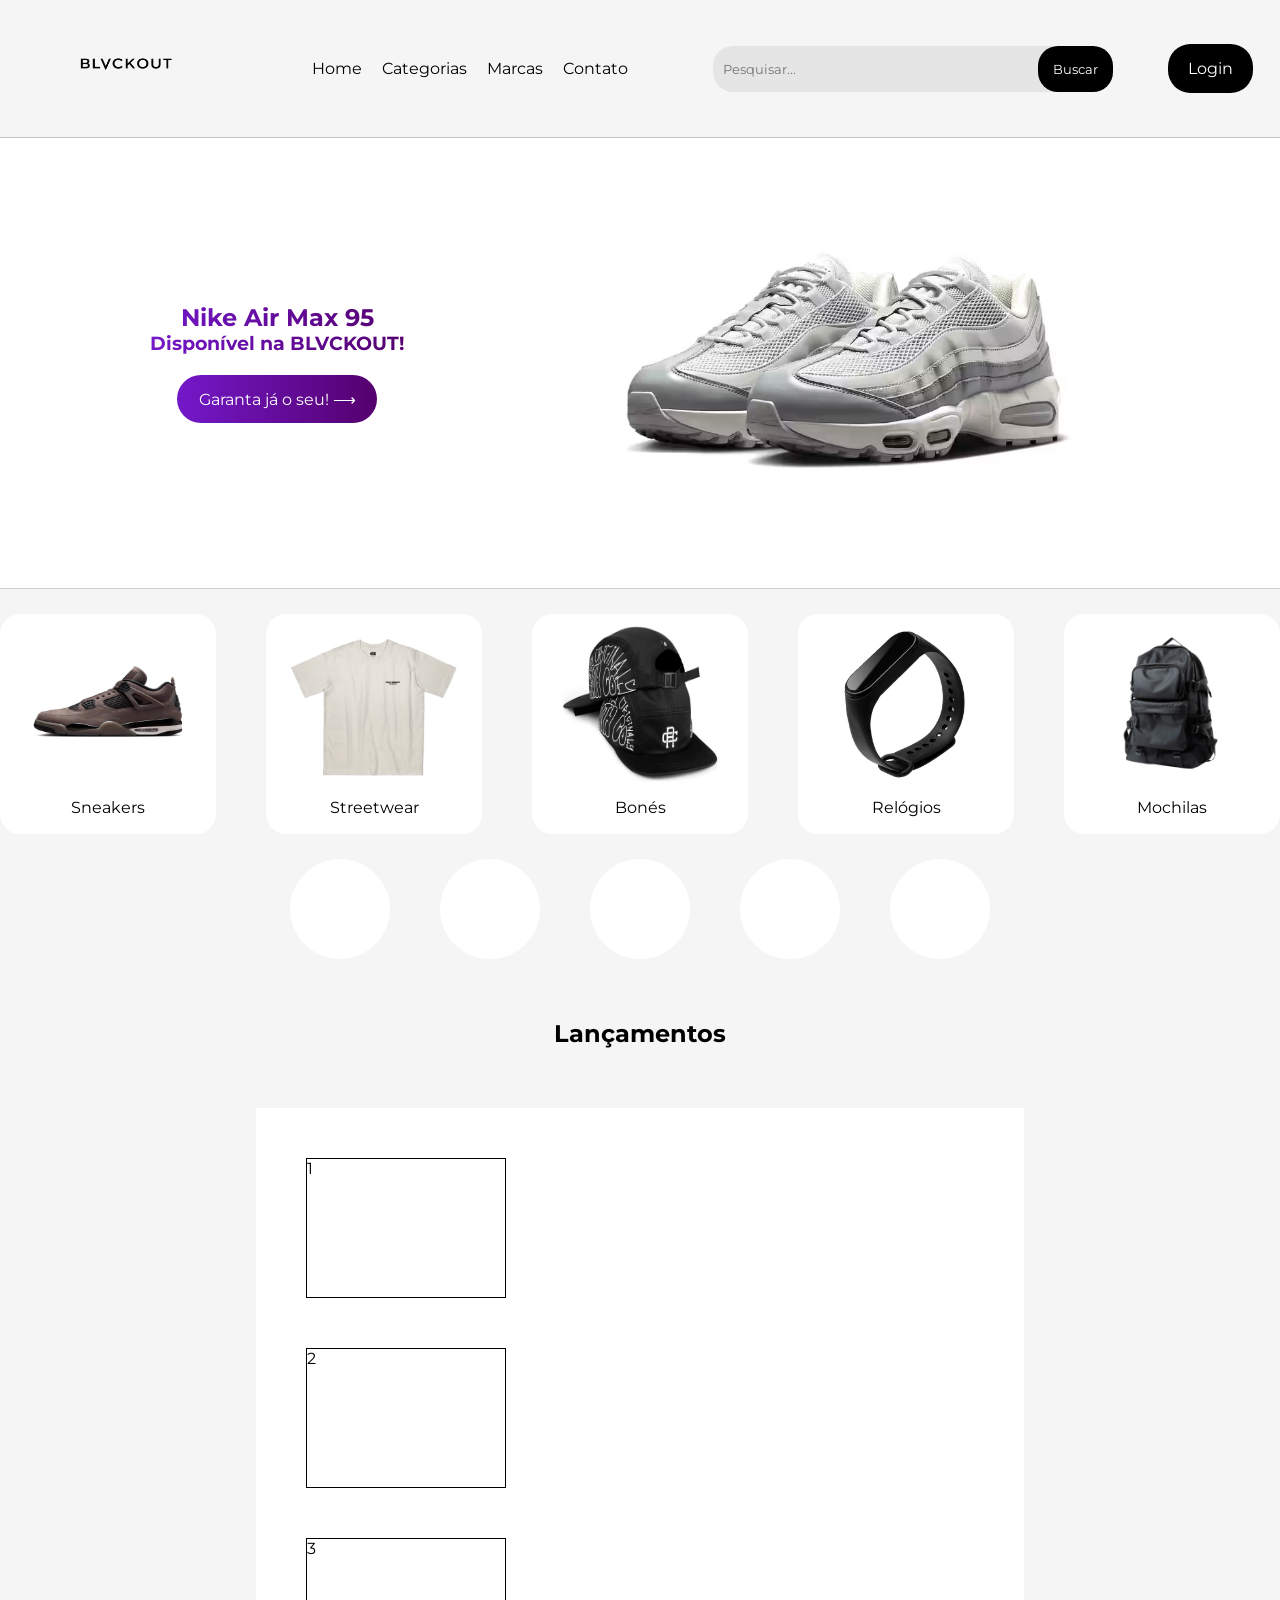
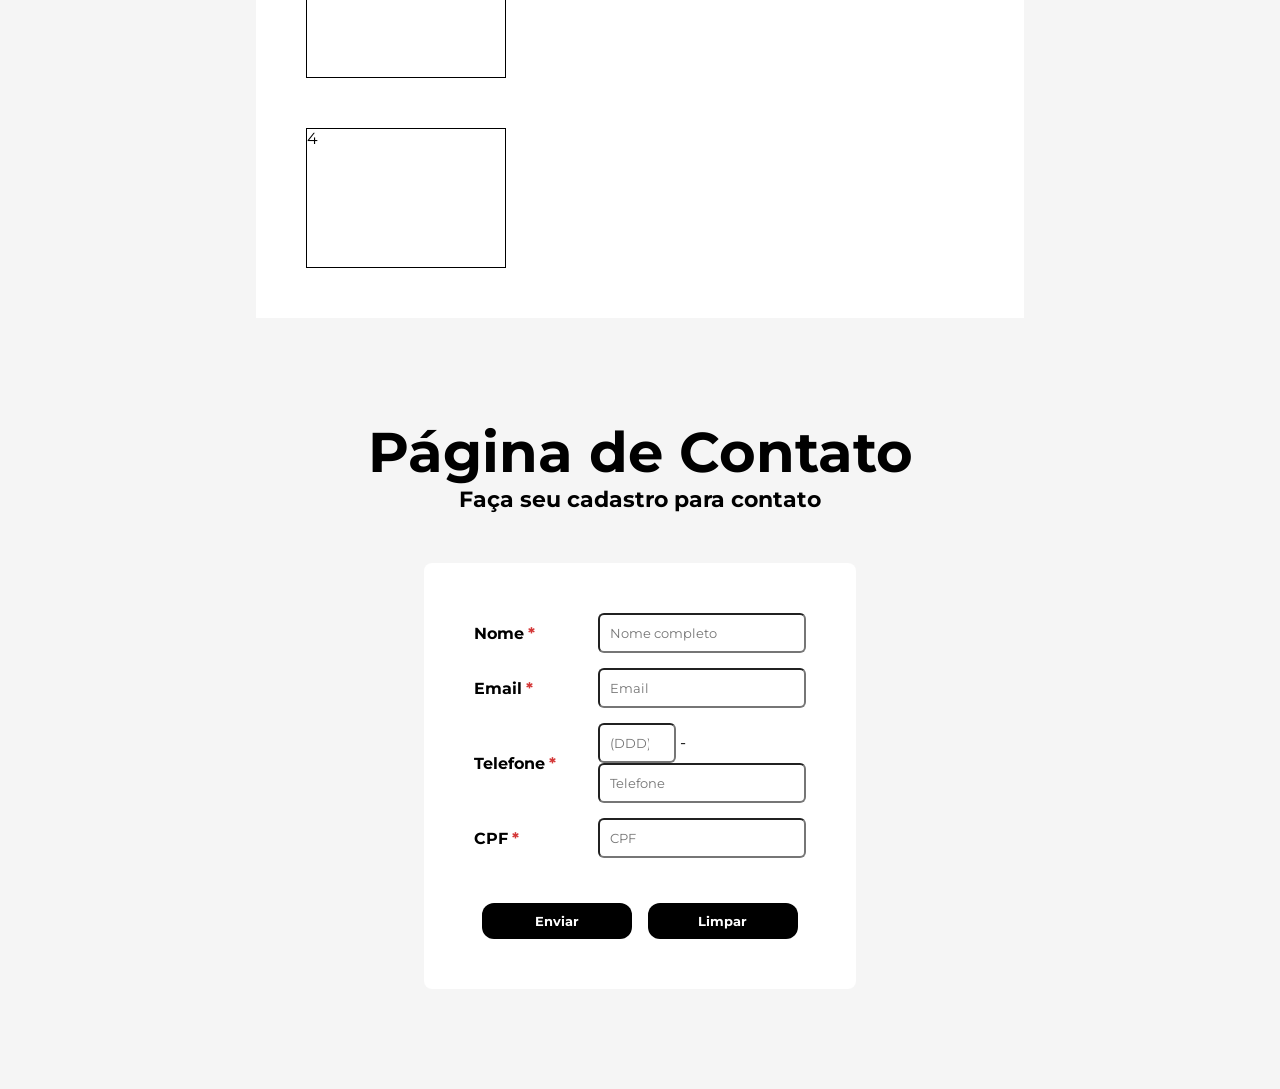
==== index.html @ a92925af "Adição de Site" ====
<!doctype html>
<html lang="en">
  <head>
    <meta charset="UTF-8" />
    <meta name="viewport" content="width=device-width, initial-scale=1.0" />
    <link rel="stylesheet" href="CSS/style.css" />
    <title>Document</title>
  </head>
  <body>
    <header>
      <div class="menu-top">
        <div class="header-logo">
          <a href="index.html">
            <img src="Imagens/BLVCKOUT.png" alt="BLVCKOUT" class="logo" />
          </a>
        </div>

        <nav class="menu">
          <ul class="options">
            <li><a href="index.html">Home</a></li>
            <li><a href="#">Categorias</a></li>
            <li><a href="#">Marcas</a></li>
            <li><a href="#">Contato</a></li>
          </ul>
        </nav>

        <form action="/buscar" method="get" class="search-box">
          <input type="text" name="q" placeholder="Pesquisar..." />
          <button type="submit">Buscar</button>
        </form>

        <div class="login-btn">Login</div>
      </div>

      <section class="header-section">
        <div class="header-txt">
          <div class="header-txt-disclaimer">
            <h1>Nike Air Max 95</h1>
            <h3>Disponível na BLVCKOUT!</h3>
          </div>
          <div class="header-btn">
            <a href="#">Garanta já o seu! ⟶</a>
          </div>
        </div>
        <div class="header-img"></div>
      </section>
    </header>

    <section class="itens-section">
      <div class="card-itens">
        <img src="Imagens/tenis2.webp" alt="Sneaker" />Sneakers
      </div>
      <div class="card-itens">
        <img src="Imagens/camisa1.webp" alt="Streetwear" />Streetwear
      </div>
      <div class="card-itens">
        <img src="Imagens/bone1.webp" alt="Bonés" />Bonés
      </div>
      <div class="card-itens">
        <img src="Imagens/relogio1.jpg" alt="Relógios" />Relógios
      </div>
      <div class="card-itens">
        <img src="Imagens/mochila1.webp" alt="Mochilas" />Mochilas
      </div>
    </section>

    <section class="brand-section">
      <div class="card-brand">
        <img src="" alt="" />
      </div>
      <div class="card-brand">
        <img src="" alt="" />
      </div>
      <div class="card-brand">
        <img src="" alt="" />
      </div>
      <div class="card-brand">
        <img src="" alt="" />
      </div>
      <div class="card-brand">
        <img src="" alt="" />
      </div>
    </section>

    <section class="prod-section">
      <h1>Lançamentos</h1>
      <div class="card-prod">
        <div class="prods">1</div>
        <div class="prods">2</div>
        <div class="prods">3</div>
        <div class="prods">4</div>
      </div>
    </section>

    <section class="contato" id="contato">
      <div class="texto-centro">
        <h3>Página de Contato</h3>
        <h4>Faça seu cadastro para contato</h4>
      </div>

      <form method="post" enctype="multipart/form-data">
        <section class="card">
          <section class="campo">
            <label
              >Nome
              <p>*</p></label
            >
            <input type="text" placeholder="Nome completo" />
          </section>

          <section class="campo">
            <label
              >Email
              <p>*</p></label
            >
            <input type="email" placeholder="Email" />
          </section>

          <section class="campo">
            <label
              >Telefone
              <p>*</p></label
            >
            <span class="fone"
              ><input type="number" placeholder="(DDD)" class="ddd" /> -
              <input type="number" placeholder="Telefone" class="fone"
            /></span>
          </section>

          <section class="campo cpf">
            <label
              >CPF
              <p>*</p></label
            >
            <input type="number" placeholder="CPF" />
          </section>
          <div class="apertar">
            <button
              type="submit"
              onclick="alert('Currículo enviado com sucesso!!')"
              class="button"
            >
              Enviar
            </button>
            <button
              type="reset"
              onclick="alert('Formulário limpo com sucesso!!')"
              class="button"
            >
              Limpar
            </button>
          </div>
        </section>
      </form>
    </section>

    <footer></footer>
  </body>
</html>
---- CSS/style.css ----
@import url("https://fonts.googleapis.com/css2?family=Montserrat:ital,wght@0,100..900;1,100..900&display=swap");

* {
  margin: 0;
  padding: 0;
  box-sizing: border-box;
  font-family: "Montserrat", sherif-sans;
}

.menu-top {
  display: flex;
  justify-content: space-around;
  align-items: center;
  background-color: #0000000a;
  border-bottom: 1px solid #00000033;
}

.logo {
  width: 200px;
}

.options {
  display: flex;
  list-style: none;
  gap: 20px;
  padding: 30px;
}

.options a {
  text-decoration: none;
  color: #000;
}

.options li:hover {
  transition: 0.2s ease-in-out;
  transform: scale(1.05);
}

.search-box {
  display: flex;
  background-color: #00000011;
  border-radius: 20px;
  width: 400px;
}

.search-box input {
  background-color: transparent;
  border: none;
  padding: 10px;
  width: 100%;
  border-radius: 10px;
  outline: none;
}

.search-box button {
  background-color: #000000;
  color: white;
  border: none;
  padding: 15px 15px;
  border-radius: 20px;
  cursor: pointer;
}

.search-box button:hover {
  transition: 0.2s ease-in-out;
  background-color: #2e003b;
}

.search-box:hover {
  transition: 0.2s ease-in-out;
  transform: scale(1.05);
}

.login-btn {
  background-color: #000;
  color: #fff;
  padding: 15px 20px;
  border-radius: 22.5px;
  
}

.login-btn:hover {
  transition: 0.2s ease-in-out;
  border: 1px solid #00000031;
  box-shadow: 0 0 5px #000;
  transform: scale(1.05);
}

.header-section {
  display: flex;
  justify-content: space-evenly;
  border-bottom: 1px solid #00000033;
}

.header-img {
  height: 50vh;
  width: 45%;
  background-image: url(../Imagens/tenis1.jpeg);
  background-position: center;
  background-size: contain;
}

.header-txt {
  display: flex;
  flex-direction: column;
  justify-content: center;
  align-items: center;
  text-align: center;
  gap: 10px;
}

.header-txt-disclaimer {
  background-image: linear-gradient(to right, #7318c9, #55006e);
  background-clip: text;
  -webkit-text-fill-color: transparent;
}

.header-btn {
  display: flex;
  justify-content: center;
  align-items: center;
  background-color: #000;
  color: #fff;
  height: 3em;
  width: 12.5em;
  border-radius: 24px;
  margin-top: 10px;
  background-image: linear-gradient(to right, #7318c9, #55006e);
}

.header-btn:hover {
  transition: 0.2s linear;
  transform: scale(1.05);
  box-shadow: 0 0 15px #4e006194;
}

.header-btn a {
  text-decoration: none;
  color: #fff;
}

.itens-section {
  display: flex;
  justify-content: center;
  gap: 50px;
  background: #0000000a;
}

.card-itens {
  background: #ffffff;
  height: 220px;
  width: 220px;
  margin-top: 25px;
  border-radius: 20px;
  text-align: center;
}

.card-itens:hover {
  transition: 0.3s ease-in-out;
  box-shadow: 0 0 15px #0000003a;
  transform: scale(1.05);
}

.card-itens img {
  height: 180px;
  width: 180px;
  padding: 5px;
}

.brand-section {
  display: flex;
  justify-content: center;
  gap: 50px;
  background: #0000000a;
}

.card-brand {
  background: #ffffff;
  height: 100px;
  width: 100px;
  margin-top: 25px;
  border-radius: 50%;
  text-align: center;
}

.prod-section {
  background: #0000000a;
}

.prod-section h1 {
  padding: 60px;
  text-align: center;
}

.card-prod {
  padding: 50px;
  height: 90vh;
  margin-left: 20%;
  width: 60%;
  background: #ffffff;
  display: flex;
  flex-direction: column;
  row-gap: 50px;
}

.prods {
  height: 200px;
  width: 200px;
  border: 1px solid #000;
}

.contato {
  background: #0000000a;
  padding: 100px;
}

.texto-centro {
  color: #000000;
  text-align: center;
  font-size: 48px;
  margin-bottom: 50px;
}

.texto-centro h4 {
  font-size: 22px;
}

.card {
  display: flex;
  flex-direction: column;
  justify-content: center;
  max-width: 40%;
  padding: 50px;
  border-radius: 8px;
  color: #000000;
  background-color: rgba(255, 255, 255, 0.966);
  box-shadow: 0 0 15px rgba(255, 0, 0, 0);
  margin-left: 30%;
}

.campo {
  display: flex;
  align-items: center;
  margin-bottom: 15px;
}

.cpf {
  margin-bottom: 45px;
}

.campo label {
  width: 180px;
  color: rgb(0, 0, 0);
  font-weight: bold;
  display: flex;
}

.campo input {
  flex: 1;
  padding: 10px;
  border-radius: 6px;
}

.ddd {
  width: 78px;
}

label p {
  margin-left: 4px;
  color: #d43737;
}

.letra {
  width: 180px;
  color: white;
  font-weight: bold;
}

.apertar {
  display: flex;
  justify-content: space-around;
}

.button {
  display: flex;
  justify-content: center;
  padding: 10px;
  background-color: #000000;
  width: 45%;
  border: none;
  border-radius: 12px;
  color: #fff;
  font-weight: bold;
  cursor: pointer;
  text-align: center;
}

.button:hover {
  transform: scale(1.05);
  transition: 0.3s ease-in-out;
}
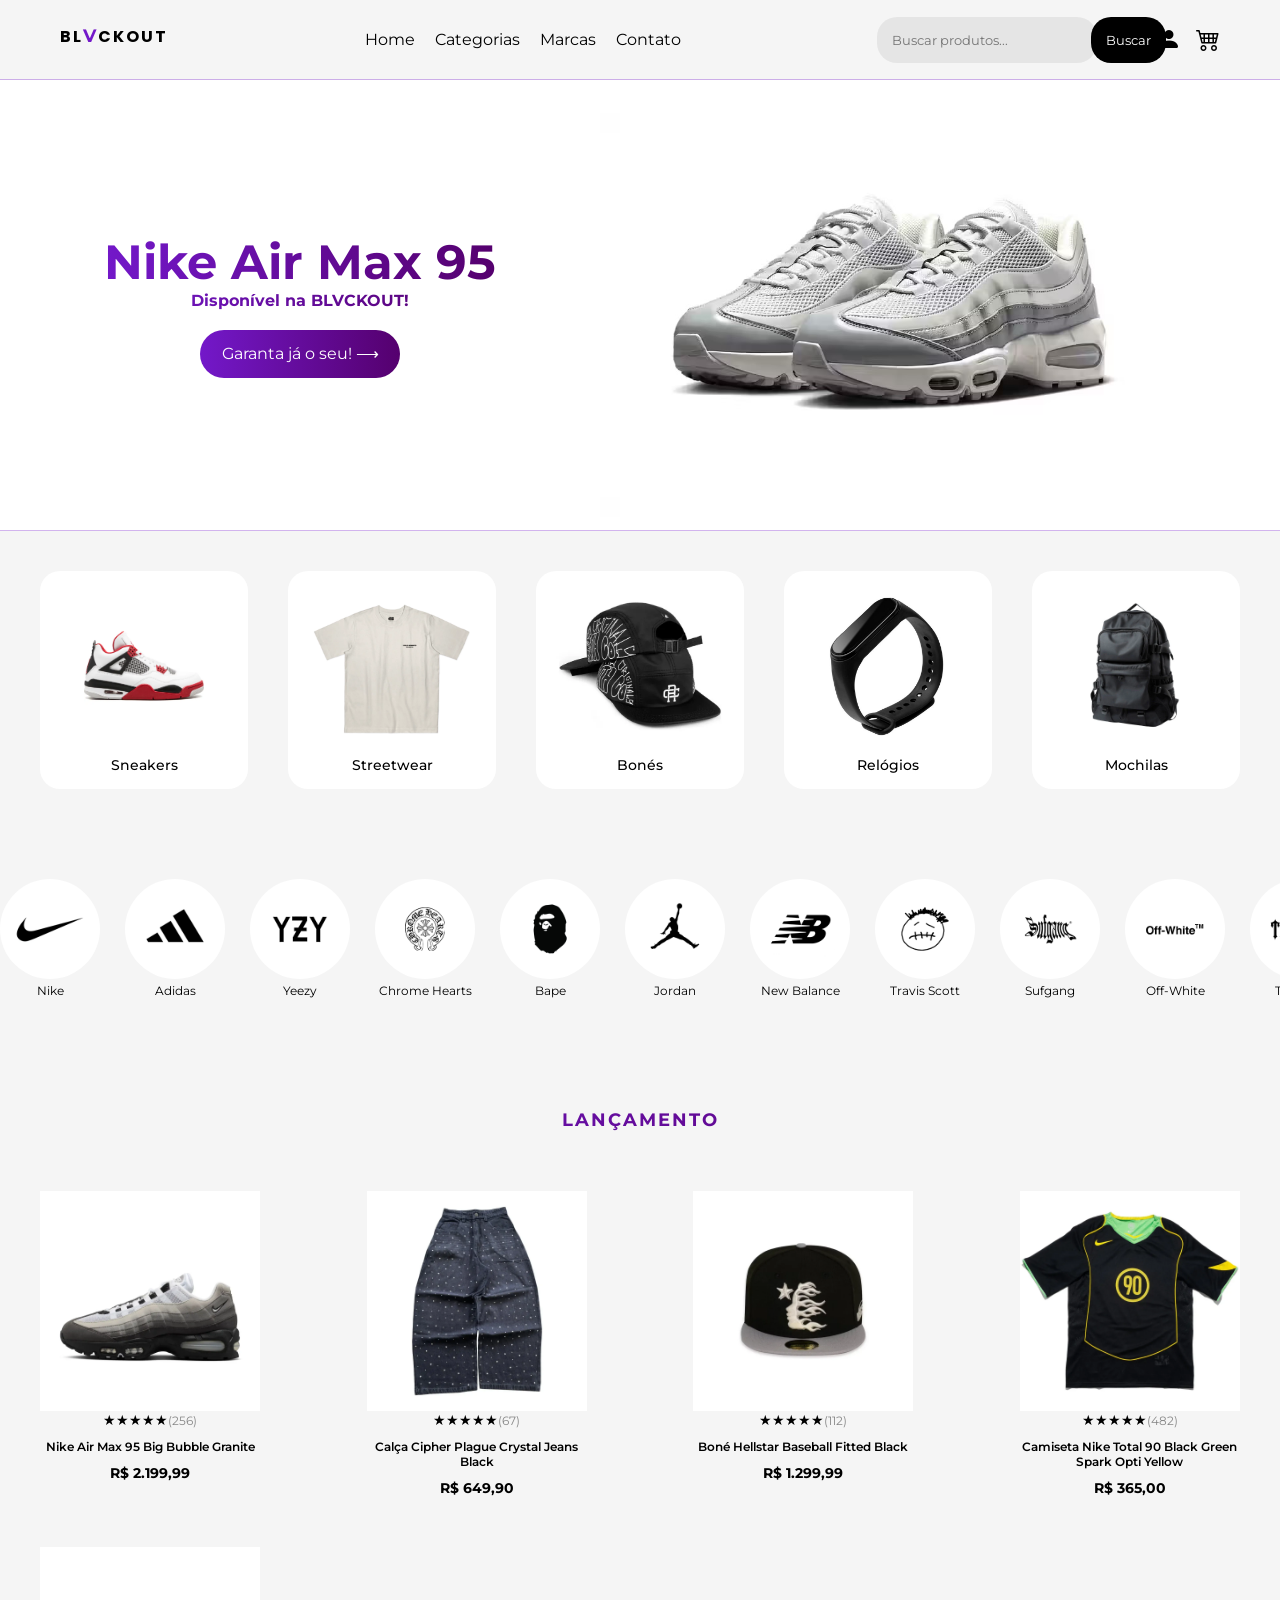
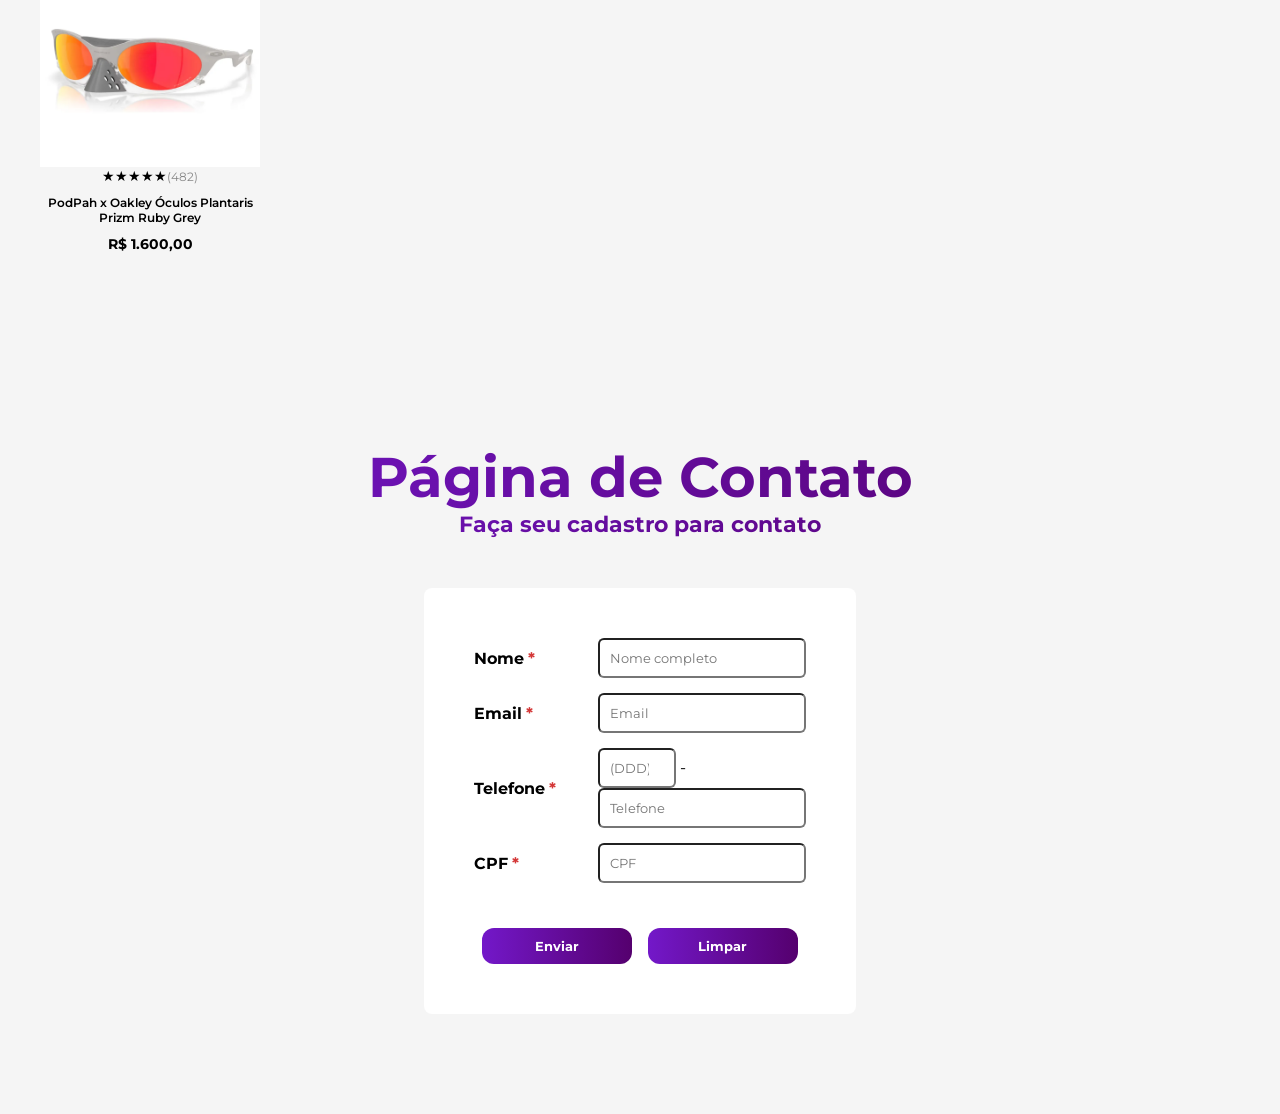
==== commit 37a033e7: "Completando site" ====
--- a/index.html
+++ b/index.html
@@ -4,32 +4,34 @@
     <meta charset="UTF-8" />
     <meta name="viewport" content="width=device-width, initial-scale=1.0" />
     <link rel="stylesheet" href="CSS/style.css" />
-    <title>Document</title>
+    <link
+      rel="stylesheet"
+      href="https://cdn.jsdelivr.net/npm/bootstrap-icons@1.11.3/font/bootstrap-icons.min.css"
+    />
+    <title>BLVCKOUT</title>
   </head>
   <body>
     <header>
       <div class="menu-top">
-        <div class="header-logo">
-          <a href="index.html">
-            <img src="Imagens/BLVCKOUT.png" alt="BLVCKOUT" class="logo" />
-          </a>
-        </div>
+        <div class="header-logo">BL<span>V</span>CKOUT</div>
 
         <nav class="menu">
           <ul class="options">
             <li><a href="index.html">Home</a></li>
             <li><a href="#">Categorias</a></li>
-            <li><a href="#">Marcas</a></li>
+            <li><a href="#carrossel">Marcas</a></li>
             <li><a href="#">Contato</a></li>
           </ul>
         </nav>
 
-        <form action="/buscar" method="get" class="search-box">
-          <input type="text" name="q" placeholder="Pesquisar..." />
-          <button type="submit">Buscar</button>
-        </form>
-
-        <div class="login-btn">Login</div>
+        <div class="actions">
+          <form action="/buscar" method="get" class="search-box">
+            <input type="text" name="q" placeholder="Buscar produtos..." />
+            <button type="submit">Buscar</button>
+          </form>
+          <span class="icon"><i class="bi bi-person-fill"></i></span>
+          <span class="icon"><i class="bi bi-cart4"></i></span>
+        </div>
       </div>
 
       <section class="header-section">
@@ -48,47 +50,197 @@
 
     <section class="itens-section">
       <div class="card-itens">
-        <img src="Imagens/tenis2.webp" alt="Sneaker" />Sneakers
-      </div>
-      <div class="card-itens">
-        <img src="Imagens/camisa1.webp" alt="Streetwear" />Streetwear
-      </div>
-      <div class="card-itens">
-        <img src="Imagens/bone1.webp" alt="Bonés" />Bonés
-      </div>
-      <div class="card-itens">
-        <img src="Imagens/relogio1.jpg" alt="Relógios" />Relógios
-      </div>
-      <div class="card-itens">
-        <img src="Imagens/mochila1.webp" alt="Mochilas" />Mochilas
+        <div class="img-box">
+          <img src="Imagens/tenis2.webp" alt="Sneaker" class="img-default" />
+          <img src="Imagens/tenis3.webp" alt="Sneaker" class="img-hover" />
+        </div>
+        <p>Sneakers</p>
+      </div>
+
+      <div class="card-itens">
+        <div class="img-box">
+          <img
+            src="Imagens/camisa1.webp"
+            alt="Streetwear"
+            class="img-default"
+          />
+          <img src="Imagens/camisa2.webp" alt="Streetwear" class="img-hover" />
+        </div>
+        <p>Streetwear</p>
+      </div>
+
+      <div class="card-itens">
+        <div class="img-box">
+          <img src="Imagens/bone1.webp" alt="Bonés" class="img-default" />
+          <img src="Imagens/bone2.jfif" alt="Bonés" class="img-hover" />
+        </div>
+        <p>Bonés</p>
+      </div>
+
+      <div class="card-itens">
+        <div class="img-box">
+          <img src="Imagens/relogio1.jpg" alt="Relógios" class="img-default" />
+          <img src="Imagens/relogio2.webp" alt="Relógios" class="img-hover" />
+        </div>
+        <p>Relógios</p>
+      </div>
+
+      <div class="card-itens">
+        <div class="img-box">
+          <img src="Imagens/mochila1.webp" alt="Mochilas" class="img-default" />
+          <img src="Imagens/mochila2.webp" alt="Mochilas" class="img-hover" />
+        </div>
+        <p>Mochilas</p>
       </div>
     </section>
 
     <section class="brand-section">
-      <div class="card-brand">
-        <img src="" alt="" />
-      </div>
-      <div class="card-brand">
-        <img src="" alt="" />
-      </div>
-      <div class="card-brand">
-        <img src="" alt="" />
-      </div>
-      <div class="card-brand">
-        <img src="" alt="" />
-      </div>
-      <div class="card-brand">
-        <img src="" alt="" />
+      <div class="brand-container" id="carrossel">
+        <div class="card-brand">
+          <img src="Imagens/Marcas/nike.webp" alt="Nike" />
+          <span>Nike</span>
+        </div>
+
+        <div class="card-brand">
+          <img src="Imagens/Marcas/adidas.webp" alt="Adidas" />
+          <span>Adidas</span>
+        </div>
+
+        <div class="card-brand">
+          <img src="Imagens/Marcas/yzy.webp" alt="Yeezy" />
+          <span>Yeezy</span>
+        </div>
+
+        <div class="card-brand">
+          <img src="Imagens/Marcas/chrome.webp" alt="Chrome Hearts" />
+          <span>Chrome Hearts</span>
+        </div>
+
+        <div class="card-brand">
+          <img src="Imagens/Marcas/bape.webp" alt="Bape" />
+          <span>Bape</span>
+        </div>
+
+        <div class="card-brand">
+          <img src="Imagens/Marcas/jordan.webp" alt="Jordan" />
+          <span>Jordan</span>
+        </div>
+
+        <div class="card-brand">
+          <img src="Imagens/Marcas/nb.webp" alt="New Balance" />
+          <span>New Balance</span>
+        </div>
+
+        <div class="card-brand">
+          <img src="Imagens/Marcas/tscott.webp" alt="Travis Scott" />
+          <span>Travis Scott</span>
+        </div>
+
+        <div class="card-brand">
+          <img src="Imagens/Marcas/sufgang.webp" alt="Sufgang" />
+          <span>Sufgang</span>
+        </div>
+
+        <div class="card-brand">
+          <img src="Imagens/Marcas/off_white.webp" alt="Off-White" />
+          <span>Off-White</span>
+        </div>
+
+        <div class="card-brand">
+          <img src="Imagens/Marcas/trapstar.webp" alt="Trapstar" />
+          <span>Trapstar</span>
+        </div>
+
+        <div class="card-brand">
+          <img src="Imagens/Marcas/lv.webp" alt="Louis Vuitton" />
+          <span>Louis Vuitton</span>
+        </div>
+
+        <div class="card-brand">
+          <img src="Imagens/Marcas/hellstar.webp" alt="Hellstar" />
+          <span>Hellstar</span>
+        </div>
+
+        <div class="card-brand">
+          <img src="Imagens/Marcas/timberland.webp" alt="Timberland" />
+          <span>Timberland</span>
+        </div>
+
+        <div class="card-brand">
+          <img src="Imagens/Marcas/piet.webp" alt="Piet" />
+          <span>Piet</span>
+        </div>
+
+        <div class="card-brand">
+          <img src="Imagens/Marcas/corteiz.webp" alt="Corteiz" />
+          <span>Corteiz</span>
+        </div>
+
+        <div class="card-brand">
+          <img src="Imagens/Marcas/Supreme.webp" alt="Supreme" />
+          <span>Supreme</span>
+        </div>
       </div>
     </section>
 
     <section class="prod-section">
-      <h1>Lançamentos</h1>
-      <div class="card-prod">
-        <div class="prods">1</div>
-        <div class="prods">2</div>
-        <div class="prods">3</div>
-        <div class="prods">4</div>
+      <h2>LANÇAMENTO</h2>
+
+      <div class="prod-container">
+        <div class="product-card">
+          <div class="img-box prod">
+            <img src="Imagens/prod1.webp" alt="" class="img-default"/>
+            <img src="Imagens/prod6.webp" alt="" class="img-hover"/>
+          </div>
+
+          <div class="stars">★★★★★<span>(256)</span></div>
+          <h3>Nike Air Max 95 Big Bubble Granite</h3>
+          <p class="price">R$ 2.199,99</p>
+        </div>
+
+        <div class="product-card">
+          <div class="img-box prod">
+            <img src="Imagens/prod2.webp" alt="" class="img-default"/>
+            <img src="Imagens/prod7.webp" alt="" class="img-hover"/>
+          </div>
+
+          <div class="stars">★★★★★<span>(67)</span></div>
+          <h3>Calça Cipher Plague Crystal Jeans Black</h3>
+          <p class="price">R$ 649,90</p>
+        </div>
+
+        <div class="product-card">
+          <div class="img-box prod">
+            <img src="Imagens/prod3.webp" alt="" class="img-default"/>
+            <img src="Imagens/prod8.webp" alt="" class="img-hover"/>
+          </div>
+
+          <div class="stars">★★★★★<span>(112)</span></div>
+          <h3>Boné Hellstar Baseball Fitted Black</h3>
+          <p class="price">R$ 1.299,99</p>
+        </div>
+
+        <div class="product-card">
+          <div class="img-box prod">
+            <img src="Imagens/prod4.webp" alt="" class="img-default"/>
+            <img src="Imagens/prod9.webp" alt="" class="img-hover"/>
+          </div>
+
+          <div class="stars">★★★★★<span>(482)</span></div>
+          <h3>Camiseta Nike Total 90 Black Green Spark Opti Yellow</h3>
+          <p class="price">R$ 365,00</p>
+        </div>
+
+        <div class="product-card">
+          <div class="img-box prod">
+            <img src="Imagens/prod5.webp" alt="" class="img-default"/>
+            <img src="Imagens/prod10.webp" alt="" class="img-hover"/>
+          </div>
+
+          <div class="stars">★★★★★<span>(482)</span></div>
+          <h3>PodPah x Oakley Óculos Plantaris Prizm Ruby Grey</h3>
+          <p class="price">R$ 1.600,00</p>
+        </div>
       </div>
     </section>
 
@@ -117,21 +269,21 @@
           </section>
 
           <section class="campo">
-            <label
-              >Telefone
-              <p>*</p></label
-            >
-            <span class="fone"
-              ><input type="number" placeholder="(DDD)" class="ddd" /> -
-              <input type="number" placeholder="Telefone" class="fone"
-            /></span>
+            <label>
+              Telefone
+              <p>*</p>
+            </label>
+            <span class="fone">
+              <input type="number" placeholder="(DDD)" class="ddd" /> -
+              <input type="number" placeholder="Telefone" class="fone" />
+            </span>
           </section>
 
           <section class="campo cpf">
-            <label
-              >CPF
-              <p>*</p></label
-            >
+            <label>
+              CPF
+              <p>*</p>
+            </label>
             <input type="number" placeholder="CPF" />
           </section>
           <div class="apertar">
@@ -155,5 +307,13 @@
     </section>
 
     <footer></footer>
+    <script>
+      const carousel = document.getElementById("carrossel");
+
+      carousel.addEventListener("wheel", (e) => {
+        e.preventDefault();
+        carousel.scrollLeft += e.deltaY;
+      });
+    </script>
   </body>
-</html>
+</html>
--- a/CSS/style.css
+++ b/CSS/style.css
@@ -1,22 +1,40 @@
 @import url("https://fonts.googleapis.com/css2?family=Montserrat:ital,wght@0,100..900;1,100..900&display=swap");
+@import url("https://fonts.googleapis.com/css2?family=Poppins:wght@300;400;600;700&display=swap");
 
 * {
   margin: 0;
   padding: 0;
   box-sizing: border-box;
-  font-family: "Montserrat", sherif-sans;
+  font-family: "Montserrat", "Poppins";
+  scroll-behavior: smooth;
 }
 
 .menu-top {
   display: flex;
-  justify-content: space-around;
+  justify-content: space-between;
   align-items: center;
   background-color: #0000000a;
-  border-bottom: 1px solid #00000033;
-}
-
-.logo {
-  width: 200px;
+  border-bottom: 1px solid #7318c952;
+  padding: 0 60px;
+}
+
+.header-logo {
+  height: 32px;
+  font-weight: 700;
+  letter-spacing: 2px;
+  font-family: "Poppins";
+  cursor: pointer;
+}
+
+.header-logo span {
+  color: #7318c9;
+  font-size: 18px;
+}
+
+.header-logo:hover {
+  color: #7318c9;
+  transform: scale(1.05);
+  transition: 0.2s;
 }
 
 .options {
@@ -36,19 +54,36 @@
   transform: scale(1.05);
 }
 
+.actions {
+  display: flex;
+  gap: 15px;
+  align-items: center;
+}
+
+.icon {
+  font-size: 24px;
+  cursor: pointer;
+}
+
+.icon:hover {
+  transition: 0.3s;
+  color: #7c3aed;
+}
+
 .search-box {
   display: flex;
   background-color: #00000011;
   border-radius: 20px;
-  width: 400px;
+  width: 220px;
+  margin-right: 45px;
 }
 
 .search-box input {
-  background-color: transparent;
+  padding: 10px 15px;
+  border-radius: 30px;
   border: none;
-  padding: 10px;
-  width: 100%;
-  border-radius: 10px;
+  background: transparent;
+  width: 220px;
   outline: none;
 }
 
@@ -63,7 +98,7 @@
 
 .search-box button:hover {
   transition: 0.2s ease-in-out;
-  background-color: #2e003b;
+  background: linear-gradient(to right, rgb(115, 24, 201), #55006e);
 }
 
 .search-box:hover {
@@ -71,25 +106,10 @@
   transform: scale(1.05);
 }
 
-.login-btn {
-  background-color: #000;
-  color: #fff;
-  padding: 15px 20px;
-  border-radius: 22.5px;
-  
-}
-
-.login-btn:hover {
-  transition: 0.2s ease-in-out;
-  border: 1px solid #00000031;
-  box-shadow: 0 0 5px #000;
-  transform: scale(1.05);
-}
-
 .header-section {
   display: flex;
   justify-content: space-evenly;
-  border-bottom: 1px solid #00000033;
+  border-bottom: 1px solid #7318c952;
 }
 
 .header-img {
@@ -113,6 +133,14 @@
   background-image: linear-gradient(to right, #7318c9, #55006e);
   background-clip: text;
   -webkit-text-fill-color: transparent;
+}
+
+.header-txt-disclaimer h1 {
+  font-size: 48px;
+}
+
+.header-txt-disclaimer h3 {
+  font-size: 16px;
 }
 
 .header-btn {
@@ -142,36 +170,131 @@
 .itens-section {
   display: flex;
   justify-content: center;
-  gap: 50px;
+  gap: 40px;
   background: #0000000a;
+  padding: 40px;
 }
 
 .card-itens {
   background: #ffffff;
+  width: 220px;
+  border-radius: 20px;
+  text-align: center;
+  cursor: pointer;
+  transition: 0.3s;
+  padding: 15px;
+}
+
+.card-itens:hover {
+  box-shadow: 0 10px 20px #0000002a;
+  transform: translateY(-5px);
+}
+
+.img-box {
+  position: relative;
+  width: 100%;
+  height: 160px;
+  overflow: hidden;
+}
+
+.img-box.prod {
   height: 220px;
-  width: 220px;
-  margin-top: 25px;
-  border-radius: 20px;
-  text-align: center;
-}
-
-.card-itens:hover {
-  transition: 0.3s ease-in-out;
+}
+
+.img-box.prod:hover{
   box-shadow: 0 0 15px #0000003a;
-  transform: scale(1.05);
-}
-
-.card-itens img {
-  height: 180px;
-  width: 180px;
-  padding: 5px;
+  transition: 0.3s;
+}
+
+.img-box img {
+  position: absolute;
+  top: 0;
+  left: 0;
+  width: 100%;
+  height: 100%;
+  object-fit: contain;
+  transition: opacity 0.3s ease, transform 0.3s ease;
+}
+
+.img-default {
+  opacity: 1;
+  z-index: 1;
+}
+
+.img-hover {
+  opacity: 0;
+  z-index: 2;
+}
+
+.product-card:hover .img-default {
+  opacity: 0;
+}
+
+.product-card:hover .img-hover {
+  opacity: 1;
+}
+
+.card-itens:hover img {
+  transform: scale(1.05);
+}
+
+.product-card:hover img {
+  transform: scale(1.05);
+  box-shadow: 0 0 15px #0000003a;
+}
+
+.card-itens p {
+  margin-top: 10px;
+  font-size: 14px;
+  font-weight: 500;
 }
 
 .brand-section {
   display: flex;
   justify-content: center;
-  gap: 50px;
+  align-items: center;
   background: #0000000a;
+  padding-top: 25px;
+}
+
+.brand-container {
+  display: flex;
+  gap: 25px;
+  overflow-x: auto;
+  scroll-behavior: smooth;
+  padding-bottom: 50px;
+  scroll-snap-type: x mandatory;
+}
+
+.brand-container::-webkit-scrollbar {
+  display: none;
+}
+
+.card-brand {
+  min-width: 80px;
+  flex-shrink: 0;
+  cursor: pointer;
+  scroll-snap-align: start;
+}
+
+.card-brand:hover {
+  box-shadow: 0 0 15px #0000003a;
+  transform: scale(1.1);
+  transition: 0.2s;
+}
+
+.card-brand img {
+  width: 80px;
+  height: 80px;
+  border-radius: 50%;
+  background: white;
+  margin-top: 10px;
+}
+
+.card-brand span {
+  display: block;
+  font-size: 12px;
+  margin-top: 10px;
 }
 
 .card-brand {
@@ -185,28 +308,57 @@
 
 .prod-section {
   background: #0000000a;
-}
-
-.prod-section h1 {
-  padding: 60px;
-  text-align: center;
-}
-
-.card-prod {
-  padding: 50px;
-  height: 90vh;
-  margin-left: 20%;
-  width: 60%;
-  background: #ffffff;
-  display: flex;
-  flex-direction: column;
-  row-gap: 50px;
-}
-
-.prods {
-  height: 200px;
-  width: 200px;
-  border: 1px solid #000;
+  padding: 80px 40px;
+  text-align: center;
+}
+
+.prod-section h2 {
+  font-size: 18px;
+  letter-spacing: 2px;
+  margin-bottom: 60px;
+  background-image: linear-gradient(to right, #7318c9, #55006e);
+  background-clip: text;
+  -webkit-text-fill-color: transparent;
+}
+
+.prod-container {
+  display: flex;
+  justify-content: space-between;
+  gap: 40px;
+  flex-wrap: wrap;
+}
+
+.product-card {
+  width: 220px;
+  text-align: center;
+  cursor: pointer;
+  transition: 0.3s;
+}
+
+.product-card:hover {
+  transform: translateY(-8px);
+}
+
+.stars {
+  font-size: 14px;
+  margin-bottom: 10px;
+}
+
+.stars span {
+  color: #888;
+  font-size: 12px;
+}
+
+.product-card h3 {
+  font-size: 12px;
+  font-weight: 600;
+  margin-bottom: 10px;
+}
+
+.price {
+  font-size: 14px;
+  font-weight: bold;
+  margin-bottom: 10px;
 }
 
 .contato {
@@ -215,7 +367,9 @@
 }
 
 .texto-centro {
-  color: #000000;
+  background-image: linear-gradient(to right, #7318c9, #55006e);
+  background-clip: text;
+  -webkit-text-fill-color: transparent;
   text-align: center;
   font-size: 48px;
   margin-bottom: 50px;
@@ -285,7 +439,7 @@
   display: flex;
   justify-content: center;
   padding: 10px;
-  background-color: #000000;
+  background-image: linear-gradient(to right, #7318c9, #55006e);
   width: 45%;
   border: none;
   border-radius: 12px;
@@ -297,5 +451,6 @@
 
 .button:hover {
   transform: scale(1.05);
+  box-shadow: 0 0 15px #7318c970;
   transition: 0.3s ease-in-out;
 }
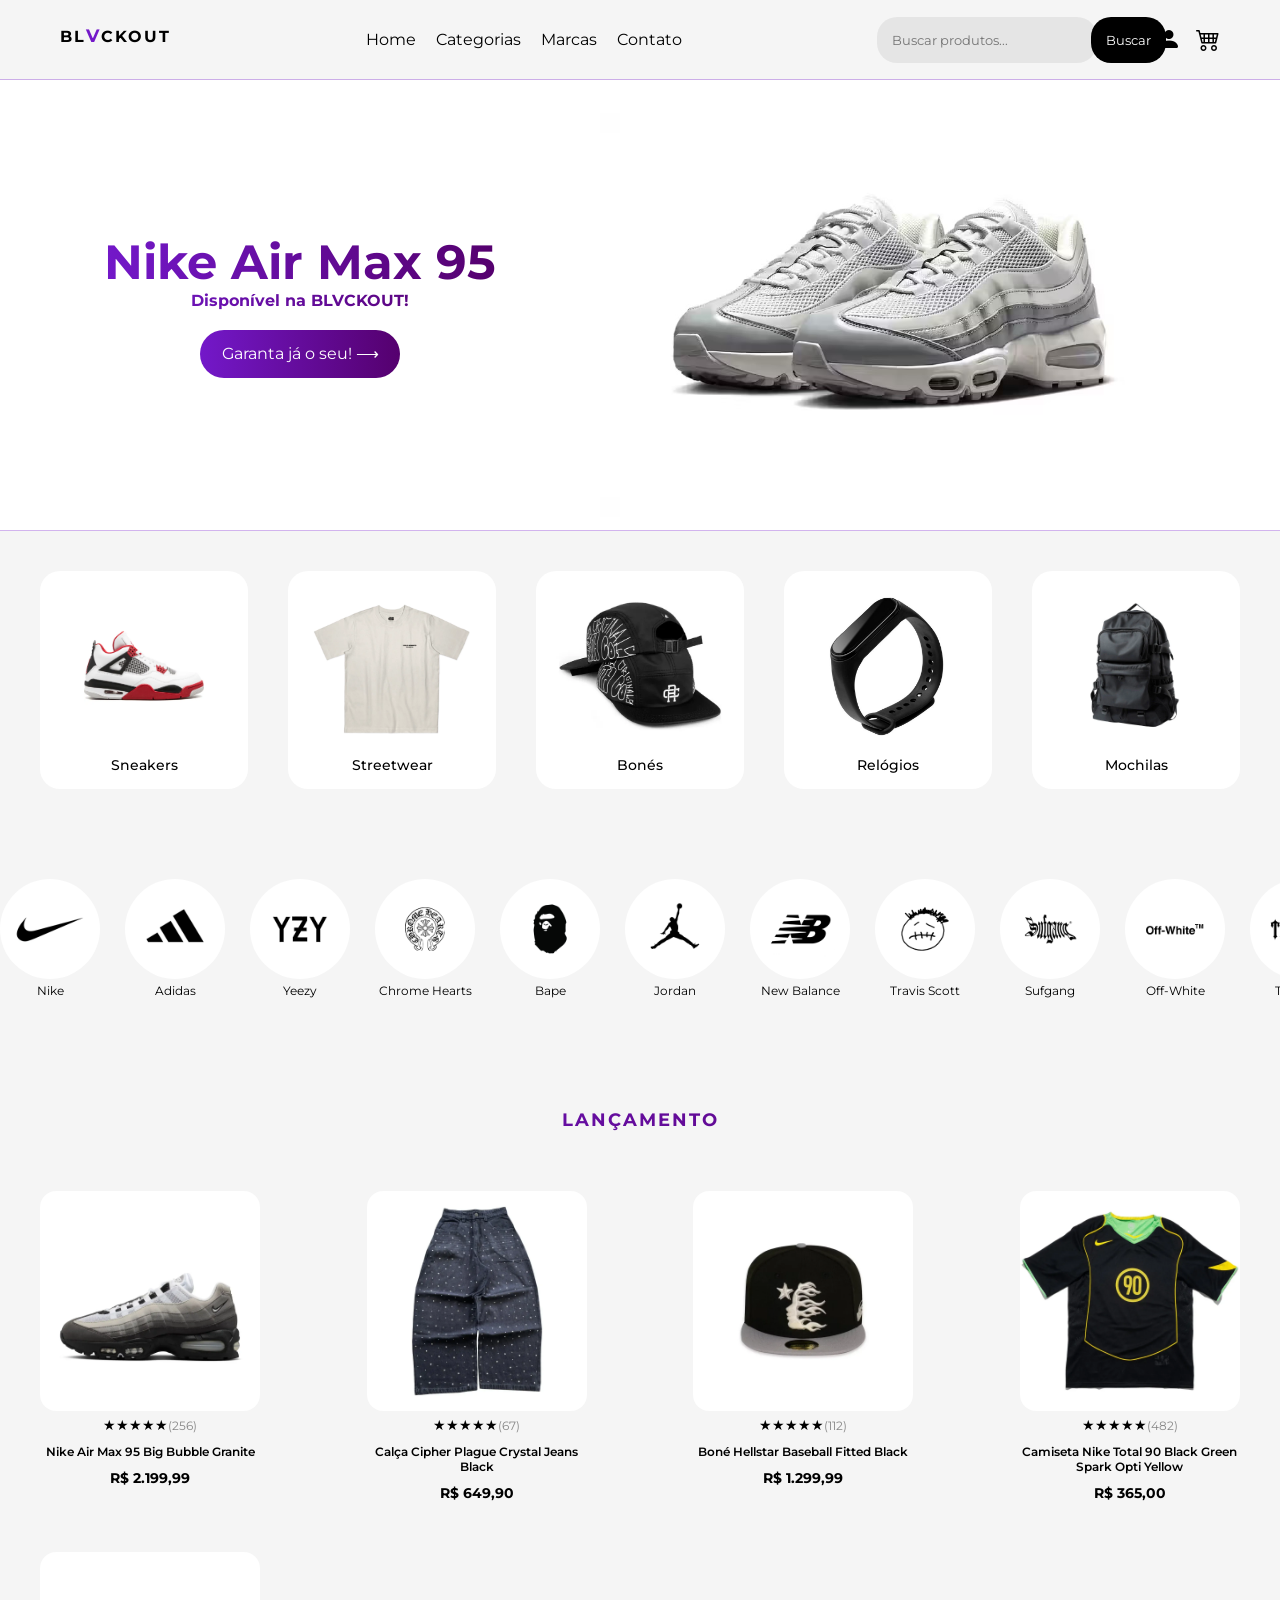
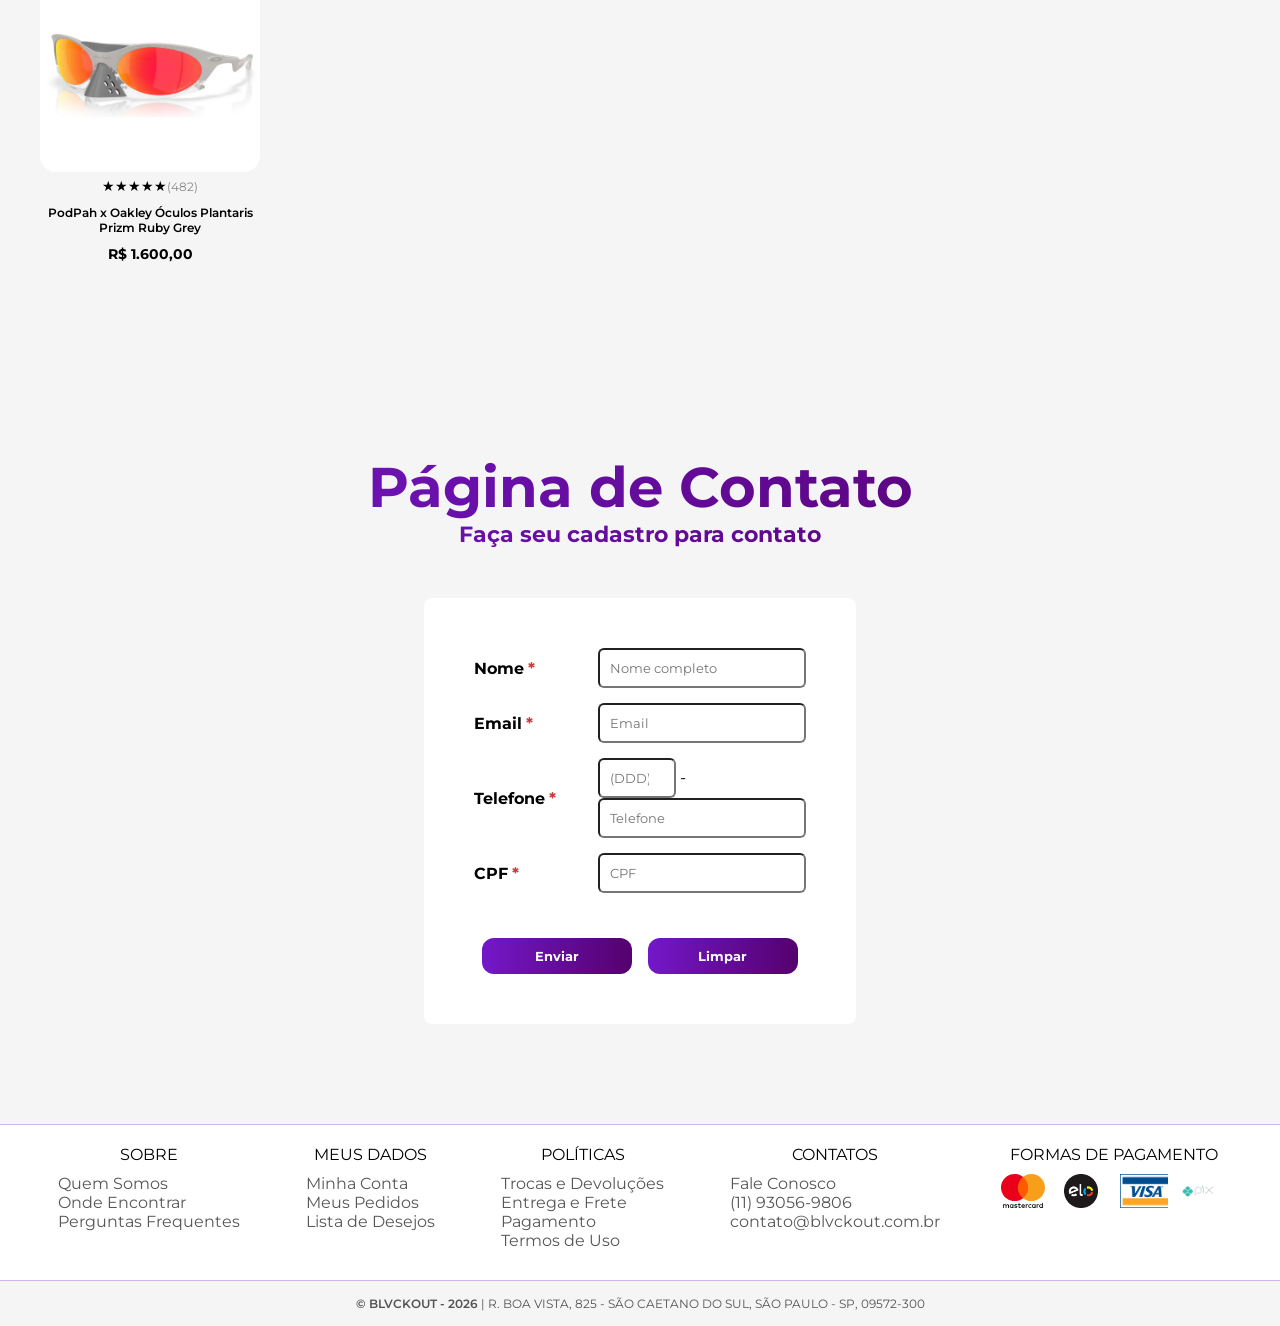
==== commit c80c2c3e: "Novas mudanças" ====
--- a/index.html
+++ b/index.html
@@ -1,5 +1,5 @@
 <!doctype html>
-<html lang="en">
+<html lang="pt-br">
   <head>
     <meta charset="UTF-8" />
     <meta name="viewport" content="width=device-width, initial-scale=1.0" />
@@ -13,7 +13,9 @@
   <body>
     <header>
       <div class="menu-top">
-        <div class="header-logo">BL<span>V</span>CKOUT</div>
+        <div class="header-logo">
+          <a href="index.html">BL<span>V</span>CKOUT</a>
+        </div>
 
         <nav class="menu">
           <ul class="options">
@@ -29,8 +31,8 @@
             <input type="text" name="q" placeholder="Buscar produtos..." />
             <button type="submit">Buscar</button>
           </form>
-          <span class="icon"><i class="bi bi-person-fill"></i></span>
-          <span class="icon"><i class="bi bi-cart4"></i></span>
+          <span class="icon"><a href="login.html"><i class="bi bi-person-fill"></i></a></i></span>
+          <span class="icon"><a href="#"><i class="bi bi-cart4"></i></a></span>
         </div>
       </div>
 
@@ -51,8 +53,10 @@
     <section class="itens-section">
       <div class="card-itens">
         <div class="img-box">
-          <img src="Imagens/tenis2.webp" alt="Sneaker" class="img-default" />
-          <img src="Imagens/tenis3.webp" alt="Sneaker" class="img-hover" />
+          <a href="sneakers.html">
+            <img src="Imagens/tenis2.webp" alt="Sneaker" class="img-default" />
+            <img src="Imagens/tenis3.webp" alt="Sneaker" class="img-hover" />
+          </a>
         </div>
         <p>Sneakers</p>
       </div>
@@ -189,8 +193,8 @@
       <div class="prod-container">
         <div class="product-card">
           <div class="img-box prod">
-            <img src="Imagens/prod1.webp" alt="" class="img-default"/>
-            <img src="Imagens/prod6.webp" alt="" class="img-hover"/>
+            <img src="Imagens/prod1.webp" alt="" class="img-default" />
+            <img src="Imagens/prod6.webp" alt="" class="img-hover" />
           </div>
 
           <div class="stars">★★★★★<span>(256)</span></div>
@@ -200,8 +204,8 @@
 
         <div class="product-card">
           <div class="img-box prod">
-            <img src="Imagens/prod2.webp" alt="" class="img-default"/>
-            <img src="Imagens/prod7.webp" alt="" class="img-hover"/>
+            <img src="Imagens/prod2.webp" alt="" class="img-default" />
+            <img src="Imagens/prod7.webp" alt="" class="img-hover" />
           </div>
 
           <div class="stars">★★★★★<span>(67)</span></div>
@@ -211,8 +215,8 @@
 
         <div class="product-card">
           <div class="img-box prod">
-            <img src="Imagens/prod3.webp" alt="" class="img-default"/>
-            <img src="Imagens/prod8.webp" alt="" class="img-hover"/>
+            <img src="Imagens/prod3.webp" alt="" class="img-default" />
+            <img src="Imagens/prod8.webp" alt="" class="img-hover" />
           </div>
 
           <div class="stars">★★★★★<span>(112)</span></div>
@@ -222,8 +226,8 @@
 
         <div class="product-card">
           <div class="img-box prod">
-            <img src="Imagens/prod4.webp" alt="" class="img-default"/>
-            <img src="Imagens/prod9.webp" alt="" class="img-hover"/>
+            <img src="Imagens/prod4.webp" alt="" class="img-default" />
+            <img src="Imagens/prod9.webp" alt="" class="img-hover" />
           </div>
 
           <div class="stars">★★★★★<span>(482)</span></div>
@@ -233,8 +237,8 @@
 
         <div class="product-card">
           <div class="img-box prod">
-            <img src="Imagens/prod5.webp" alt="" class="img-default"/>
-            <img src="Imagens/prod10.webp" alt="" class="img-hover"/>
+            <img src="Imagens/prod5.webp" alt="" class="img-default" />
+            <img src="Imagens/prod10.webp" alt="" class="img-hover" />
           </div>
 
           <div class="stars">★★★★★<span>(482)</span></div>
@@ -306,7 +310,66 @@
       </form>
     </section>
 
-    <footer></footer>
+    <footer>
+      <div class="footer-container">
+        <div class="footer-col">
+          <span>SOBRE</span>
+          <ul>
+            <li><a href="#">Quem Somos</a></li>
+            <li><a href="#">Onde Encontrar</a></li>
+            <li><a href="#">Perguntas Frequentes</a></li>
+          </ul>
+        </div>
+
+        <div class="footer-col">
+          <span>MEUS DADOS</span>
+          <ul>
+            <li><a href="#">Minha Conta</a></li>
+            <li><a href="#">Meus Pedidos</a></li>
+            <li><a href="#">Lista de Desejos</a></li>
+          </ul>
+        </div>
+
+        <div class="footer-col">
+          <span>POLÍTICAS</span>
+          <ul>
+            <li><a href="#">Trocas e Devoluções</a></li>
+            <li><a href="#">Entrega e Frete</a></li>
+            <li><a href="#">Pagamento</a></li>
+            <li><a href="#">Termos de Uso</a></li>
+          </ul>
+        </div>
+
+        <div class="footer-col">
+          <span>CONTATOS</span>
+          <ul>
+            <li><a href="#">Fale Conosco</a></li>
+            <li><a href="#">(11) 93056-9806</a></li>
+            <li><a href="#">contato@blvckout.com.br</a></li>
+          </ul>
+        </div>
+
+        <div class="footer-col footer-payment">
+          <span>FORMAS DE PAGAMENTO</span>
+
+          <div class="payment-container">
+            <div class="payment-card master">
+              <img src="" alt="" />
+            </div>
+            <div class="payment-card elo"><img src="" alt="" /></div>
+            <div class="payment-card visa"><img src="" alt="" /></div>
+            <div class="payment-card pix"><img src="" alt="" /></div>
+          </div>
+        </div>
+      </div>
+      <div class="footer-row">
+        <p>
+          <span>© BLVCKOUT - 2026</span> | R. BOA VISTA, 825 - SÃO CAETANO DO
+          SUL, SÃO PAULO - SP, 09572-300
+        </p>
+      </div>
+    </footer>
+
     <script>
       const carousel = document.getElementById("carrossel");
 
@@ -316,4 +379,4 @@
       });
     </script>
   </body>
-</html>+</html>
--- a/CSS/style.css
+++ b/CSS/style.css
@@ -26,13 +26,17 @@
   cursor: pointer;
 }
 
+.header-logo a {
+    text-decoration: none;
+    color: #000;
+}
+
 .header-logo span {
   color: #7318c9;
   font-size: 18px;
 }
 
 .header-logo:hover {
-  color: #7318c9;
   transform: scale(1.05);
   transition: 0.2s;
 }
@@ -65,7 +69,11 @@
   cursor: pointer;
 }
 
-.icon:hover {
+.icon a {
+  color: #000;
+}
+
+.icon a:hover {
   transition: 0.3s;
   color: #7c3aed;
 }
@@ -199,9 +207,11 @@
 
 .img-box.prod {
   height: 220px;
-}
-
-.img-box.prod:hover{
+  border-radius: 16px;
+  margin-bottom: 5px;
+}
+
+.img-box.prod:hover {
   box-shadow: 0 0 15px #0000003a;
   transition: 0.3s;
 }
@@ -213,7 +223,9 @@
   width: 100%;
   height: 100%;
   object-fit: contain;
-  transition: opacity 0.3s ease, transform 0.3s ease;
+  transition:
+    opacity 0.3s ease,
+    transform 0.3s ease;
 }
 
 .img-default {
@@ -454,3 +466,90 @@
   box-shadow: 0 0 15px #7318c970;
   transition: 0.3s ease-in-out;
 }
+
+.footer-container {
+  display: flex;
+  justify-content: space-around;
+  align-items: baseline;
+  border-top: 1px solid #7318c952;
+  border-bottom: 1px solid #7318c952;
+  padding: 20px 25px;
+}
+
+.footer-col {
+  min-height: 100px;
+  text-align: center;
+}
+
+.footer-col ul {
+  list-style: none;
+  padding: 10px;
+  text-align: left;
+}
+
+.footer-col ul a {
+  text-decoration: none;
+  color: #000000a9;
+}
+
+.footer-col ul a:hover {
+  color: #000;
+  text-decoration: underline;
+  transition: 0.2s;
+}
+
+.payment-container {
+  display: flex;
+  justify-content: center;
+}
+
+.payment-card {
+  width: 48px;
+  height: 34px;
+  background-size: auto 100%;
+  margin-right: 3px;
+  margin-top: 10px;
+  margin-left: 5px;
+  cursor: pointer;
+}
+
+.master {
+  background-image: url(../Imagens/mastercard.svg);
+  background-size: auto 100%;
+  background-repeat: no-repeat;
+  margin-right: 10px;
+}
+
+.elo {
+  background-image: url(../Imagens/elo.png);
+  background-size: auto 100%;
+  background-repeat: no-repeat;
+}
+
+.visa {
+  background-image: url(../Imagens/visa.svg.png);
+  background-size: auto 100%;
+  background-repeat: no-repeat;
+}
+
+.pix {
+  background-image: url(../Imagens/pix.png);
+  background-size: auto 100%;
+  background-repeat: no-repeat;
+  margin-left: 10px;
+}
+
+.footer-row {
+  padding: 15px;
+  text-align: center;
+  background-color: #0000000a;
+}
+
+.footer-row p {
+  color: #000000a9;
+  font-size: 12px;
+}
+
+.footer-row span {
+  font-weight: 600;
+}
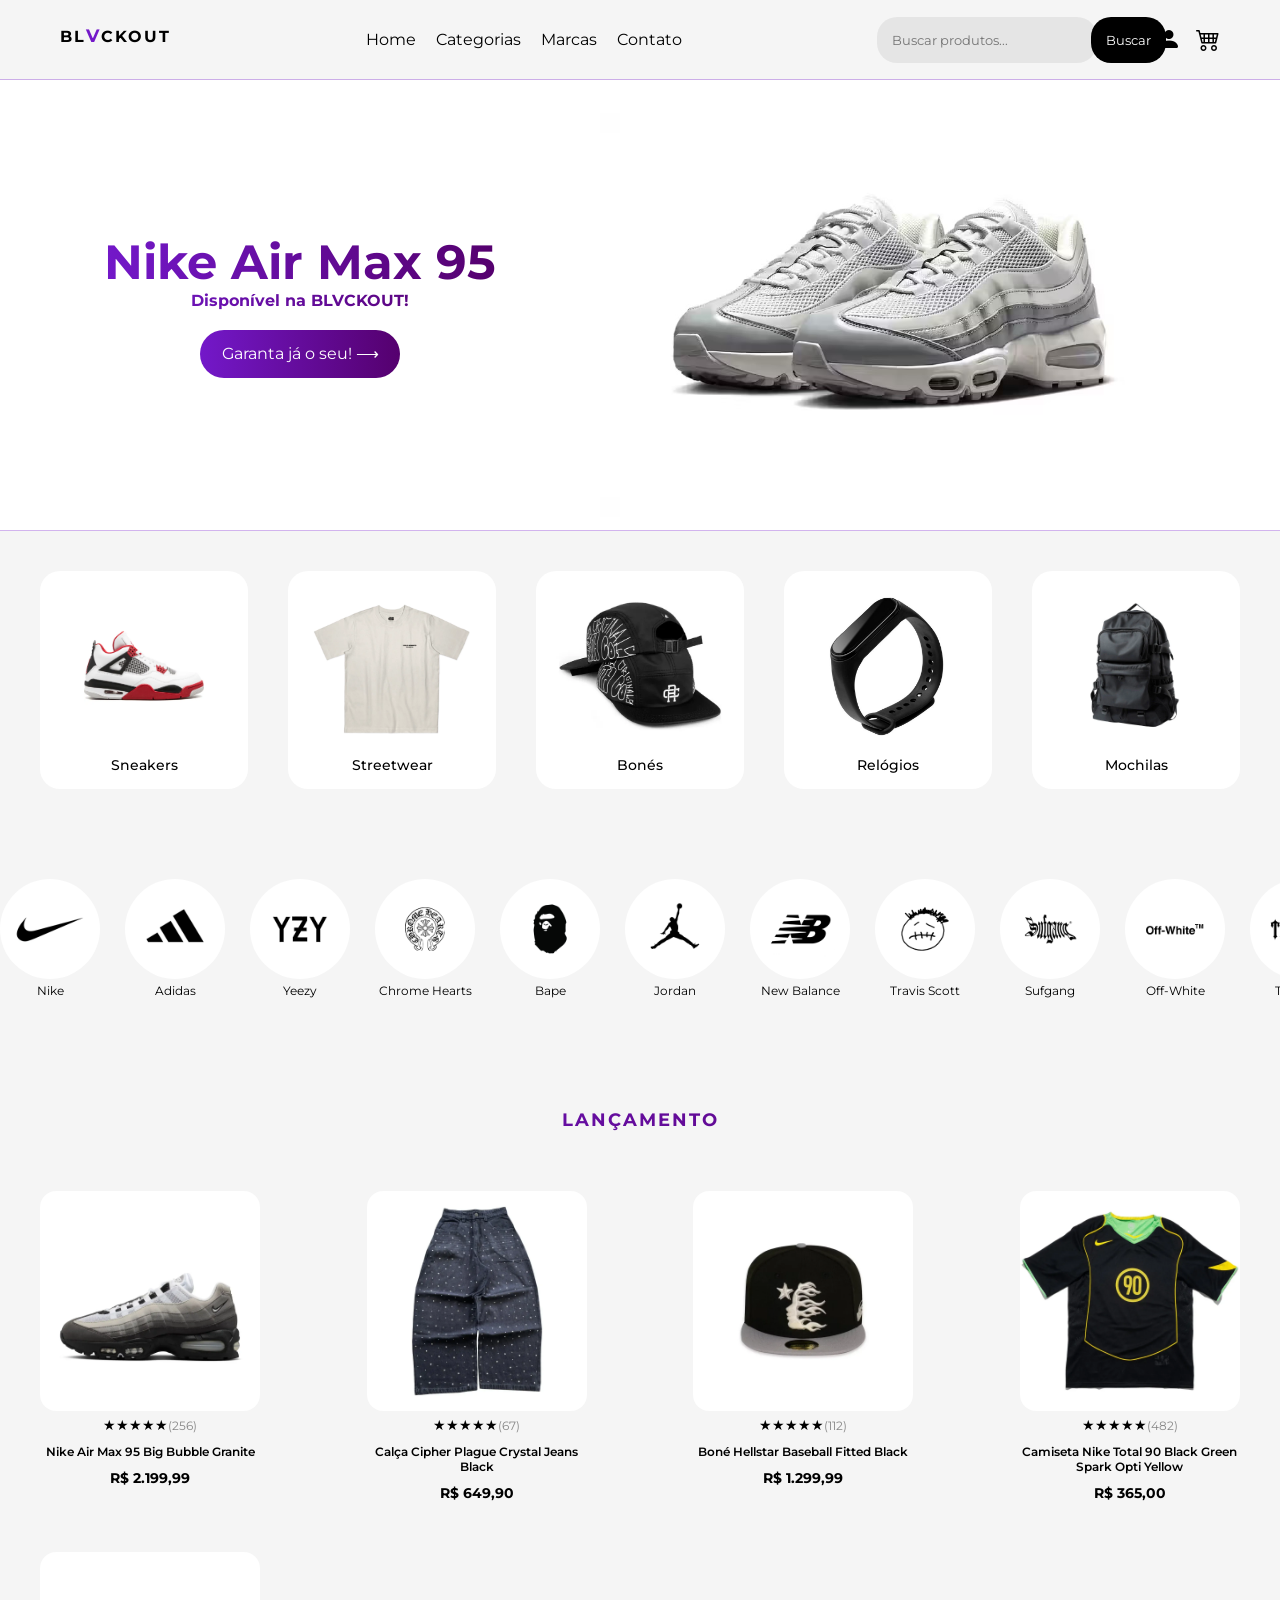
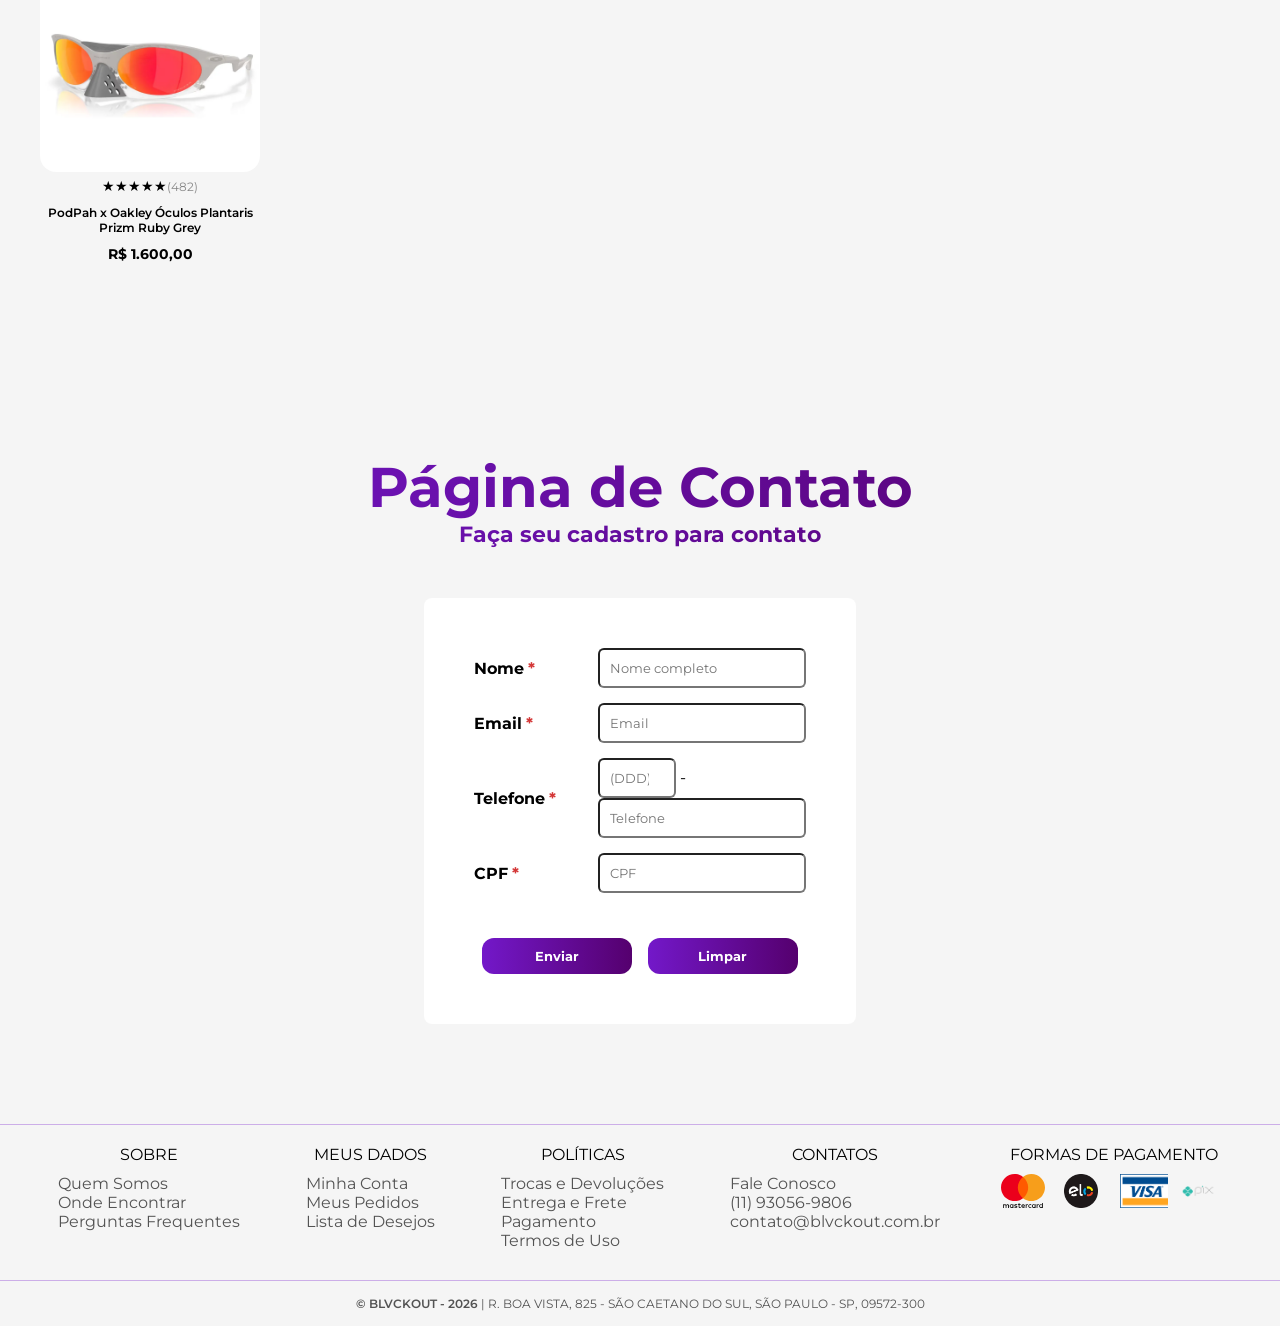
==== commit 444aebdd: "3 páginas adicionados" ====
--- a/index.html
+++ b/index.html
@@ -43,7 +43,7 @@
             <h3>Disponível na BLVCKOUT!</h3>
           </div>
           <div class="header-btn">
-            <a href="#">Garanta já o seu! ⟶</a>
+            <a href="nike95.html">Garanta já o seu! ⟶</a>
           </div>
         </div>
         <div class="header-img"></div>
@@ -54,8 +54,7 @@
       <div class="card-itens">
         <div class="img-box">
           <a href="sneakers.html">
-            <img src="Imagens/tenis2.webp" alt="Sneaker" class="img-default" />
-            <img src="Imagens/tenis3.webp" alt="Sneaker" class="img-hover" />
+            <img src="Imagens/tenis2.webp" alt="Sneaker"/>
           </a>
         </div>
         <p>Sneakers</p>
@@ -66,33 +65,28 @@
           <img
             src="Imagens/camisa1.webp"
             alt="Streetwear"
-            class="img-default"
           />
-          <img src="Imagens/camisa2.webp" alt="Streetwear" class="img-hover" />
         </div>
         <p>Streetwear</p>
       </div>
 
       <div class="card-itens">
         <div class="img-box">
-          <img src="Imagens/bone1.webp" alt="Bonés" class="img-default" />
-          <img src="Imagens/bone2.jfif" alt="Bonés" class="img-hover" />
+          <img src="Imagens/bone1.webp" alt="Bonés"/>
         </div>
         <p>Bonés</p>
       </div>
 
       <div class="card-itens">
         <div class="img-box">
-          <img src="Imagens/relogio1.jpg" alt="Relógios" class="img-default" />
-          <img src="Imagens/relogio2.webp" alt="Relógios" class="img-hover" />
+          <img src="Imagens/relogio1.jpg" alt="Relógios"/>
         </div>
         <p>Relógios</p>
       </div>
 
       <div class="card-itens">
         <div class="img-box">
-          <img src="Imagens/mochila1.webp" alt="Mochilas" class="img-default" />
-          <img src="Imagens/mochila2.webp" alt="Mochilas" class="img-hover" />
+          <img src="Imagens/mochila1.webp" alt="Mochilas"/>
         </div>
         <p>Mochilas</p>
       </div>
--- a/CSS/style.css
+++ b/CSS/style.css
@@ -474,6 +474,7 @@
   border-top: 1px solid #7318c952;
   border-bottom: 1px solid #7318c952;
   padding: 20px 25px;
+  background-color: #0000000a;
 }
 
 .footer-col {
